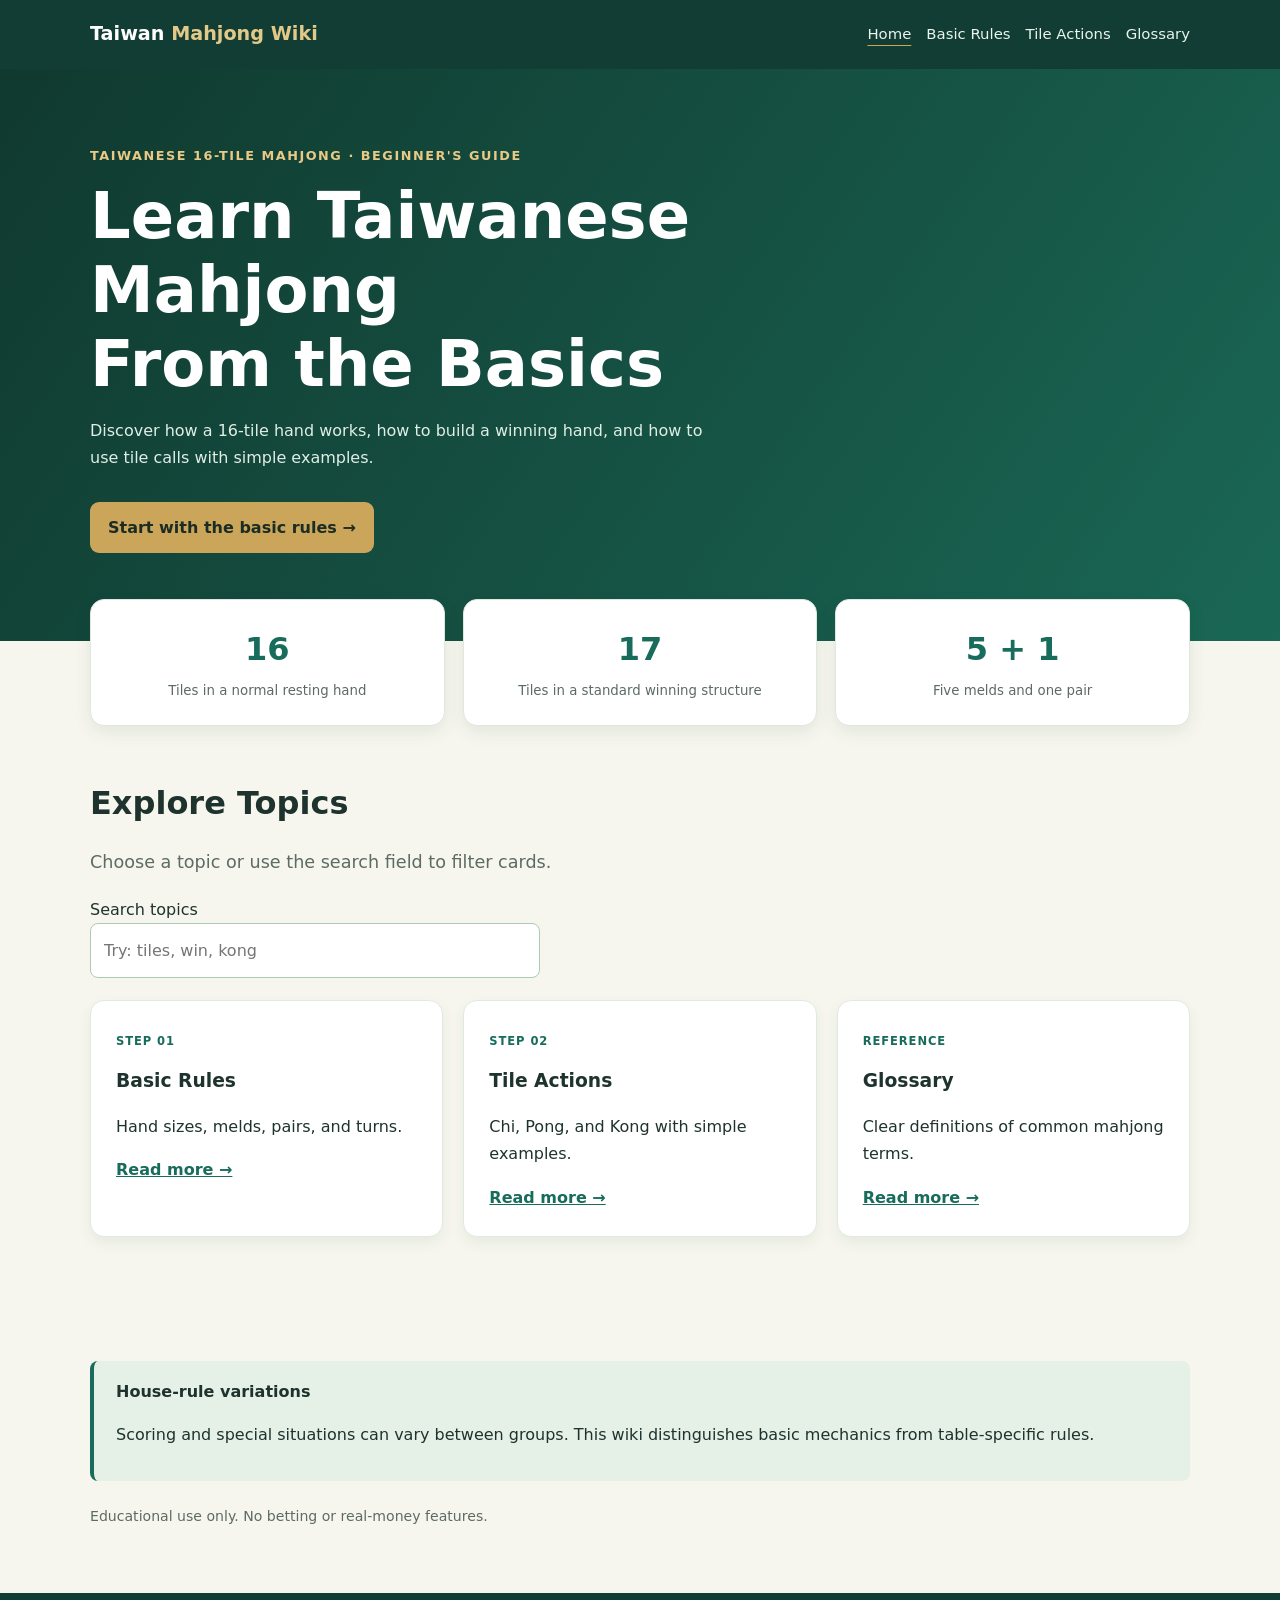
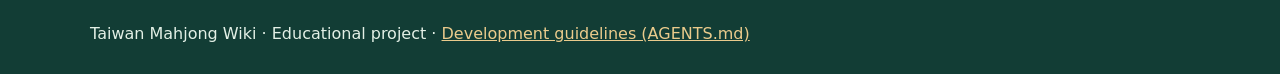
==== index.html @ a94b57ef "Add English-only Taiwan Mahjong Wiki: index.html" ====
<!doctype html><html lang="en"><head><meta charset="utf-8"><meta name="viewport" content="width=device-width,initial-scale=1"><meta name="description" content="A beginner-friendly English guide to Taiwanese 16-tile mahjong."><title>Home | Taiwan Mahjong Wiki</title><link rel="stylesheet" href="assets/style.css"><script defer src="assets/script.js"></script></head><body><header class="site-header"><div class="container header-inner"><a class="brand" href="index.html">Taiwan <span>Mahjong Wiki</span></a><nav class="nav" aria-label="Main navigation"><a href="index.html" aria-current="page">Home</a><a href="pages/basic-rules.html">Basic Rules</a><a href="pages/actions.html">Tile Actions</a><a href="pages/glossary.html">Glossary</a></nav></div></header><main><section class="hero"><div class="container"><div class="eyebrow">Taiwanese 16-Tile Mahjong · Beginner's Guide</div><h1>Learn Taiwanese Mahjong<br>From the Basics</h1><p>Discover how a 16-tile hand works, how to build a winning hand, and how to use tile calls with simple examples.</p><a class="btn" href="pages/basic-rules.html">Start with the basic rules →</a></div></section><div class="container"><section class="stats" aria-label="Key facts"><div class="stat"><strong>16</strong><small>Tiles in a normal resting hand</small></div><div class="stat"><strong>17</strong><small>Tiles in a standard winning structure</small></div><div class="stat"><strong>5 + 1</strong><small>Five melds and one pair</small></div></section></div><section class="container section"><h2 class="section-title">Explore Topics</h2><p class="lead">Choose a topic or use the search field to filter cards.</p><label for="topic-search">Search topics</label><input class="search" id="topic-search" data-topic-search type="search" placeholder="Try: tiles, win, kong"><div class="cards" style="margin-top:22px"><article class="card" data-topic-card><span class="chip">STEP 01</span><h3>Basic Rules</h3><p>Hand sizes, melds, pairs, and turns.</p><a href="pages/basic-rules.html">Read more →</a></article><article class="card" data-topic-card><span class="chip">STEP 02</span><h3>Tile Actions</h3><p>Chi, Pong, and Kong with simple examples.</p><a href="pages/actions.html">Read more →</a></article><article class="card" data-topic-card><span class="chip">REFERENCE</span><h3>Glossary</h3><p>Clear definitions of common mahjong terms.</p><a href="pages/glossary.html">Read more →</a></article></div><p class="empty-state" data-search-empty>No matching topics found.</p></section><section class="container section"><div class="notice"><strong>House-rule variations</strong><p>Scoring and special situations can vary between groups. This wiki distinguishes basic mechanics from table-specific rules.</p></div><p class="tagline">Educational use only. No betting or real-money features.</p></section></main><footer class="site-footer"><div class="container">Taiwan Mahjong Wiki · Educational project · <a href="AGENTS.md">Development guidelines (AGENTS.md)</a></div></footer></body></html>
---- assets/style.css ----
:root{--dark:#123d35;--green:#186c5b;--cream:#f6f6ee;--gold:#cba65a;--ink:#1e332d;--muted:#5c6b64}*{box-sizing:border-box}html{scroll-behavior:smooth}body{margin:0;background:var(--cream);color:var(--ink);font:16px/1.7 system-ui,-apple-system,"Segoe UI",sans-serif}a{color:var(--green)}a:focus-visible,input:focus-visible{outline:3px solid var(--gold);outline-offset:3px}.container{width:min(1100px,92%);margin-inline:auto}.site-header{background:var(--dark);color:white}.header-inner{display:flex;align-items:center;justify-content:space-between;gap:1rem;flex-wrap:wrap;padding:18px 0}.brand{font-weight:900;font-size:1.2rem;color:white;text-decoration:none}.brand span{color:#e3c988}.nav{display:flex;gap:15px;flex-wrap:wrap}.nav a{color:#eaf4ed;text-decoration:none;font-size:.93rem}.nav a[aria-current=page],.nav a:hover{text-decoration:underline;text-decoration-color:var(--gold);text-underline-offset:6px}.hero{background:linear-gradient(125deg,#10392f,#1a6755);color:white;padding:76px 0 88px}.hero h1{font-size:clamp(2.3rem,5vw,4.1rem);line-height:1.15;max-width:740px;margin:14px 0}.hero p{max-width:630px;color:#e0eee6}.eyebrow{text-transform:uppercase;letter-spacing:.12em;color:#e8c986;font-size:.8rem;font-weight:800}.btn{display:inline-block;background:var(--gold);color:#1b2c24;border-radius:9px;padding:12px 18px;text-decoration:none;font-weight:800;margin-top:14px}.stats{display:grid;grid-template-columns:repeat(3,1fr);gap:18px;margin-top:-42px;position:relative}.stat{background:white;border:1px solid #e0e7df;border-radius:14px;box-shadow:0 6px 18px #0b372015;padding:22px;text-align:center}.stat strong{display:block;font-size:2rem;color:var(--green)}.stat small{color:var(--muted)}.section{padding:50px 0}.section-title{font-size:2rem;margin:0}.lead{font-size:1.1rem;color:var(--muted);max-width:780px}.search{display:block;width:min(450px,100%);padding:13px;border:1px solid #afc9b9;border-radius:8px;font:inherit}.cards{display:grid;grid-template-columns:repeat(3,1fr);gap:20px}.card{background:white;padding:25px;border:1px solid #dfebe0;border-radius:14px;box-shadow:0 6px 14px #163c2410}.card h3{margin:12px 0 6px}.chip{font-size:.72rem;letter-spacing:.08em;font-weight:800;color:var(--green)}.card a{font-weight:750}.empty-state{display:none}.notice{background:#e5f0e7;border-left:4px solid var(--green);padding:17px 22px;border-radius:8px;margin:24px 0}.notice.warning{background:#fff3d9;border-color:#bb8b2a}.tagline{font-size:.88rem;color:var(--muted)}.breadcrumb{margin-top:28px;font-size:.9rem}.article{max-width:890px;padding:28px 0 76px}.article h1{font-size:clamp(2rem,4vw,3rem);line-height:1.2}.article h2{margin-top:34px;border-bottom:1px solid #d4dfd3;padding-bottom:8px}.example{background:white;padding:22px;border-radius:12px;border:1px solid #d9e5d8;margin:18px 0}.tiles{display:flex;flex-wrap:wrap;gap:7px;margin:12px 0}.tile{display:inline-block;border:2px solid #adc6b2;border-bottom-width:4px;background:#fffefa;border-radius:7px;padding:6px 10px;min-width:58px;text-align:center;font-size:.86rem;font-weight:700}.source-list li{margin:9px 0}.next{display:flex;justify-content:space-between;flex-wrap:wrap;gap:12px;border-top:1px solid #d4dfd3;margin-top:35px;padding-top:20px;font-weight:750}.table-wrap{overflow-x:auto}table{border-collapse:collapse;width:100%;background:white}th,td{padding:12px;text-align:left;border:1px solid #dce6dc}th{background:#e7f0e9}.site-footer{background:var(--dark);color:#e3f0e6;padding:27px 0}.site-footer a{color:#eacb8c}[hidden]{display:none!important}@media(max-width:700px){.header-inner{align-items:flex-start}.nav{gap:9px}.hero{padding:46px 0 74px}.stats{grid-template-columns:1fr;gap:10px;margin-top:-30px}.cards{grid-template-columns:1fr}.section{padding:32px 0}.article{padding-bottom:45px}}
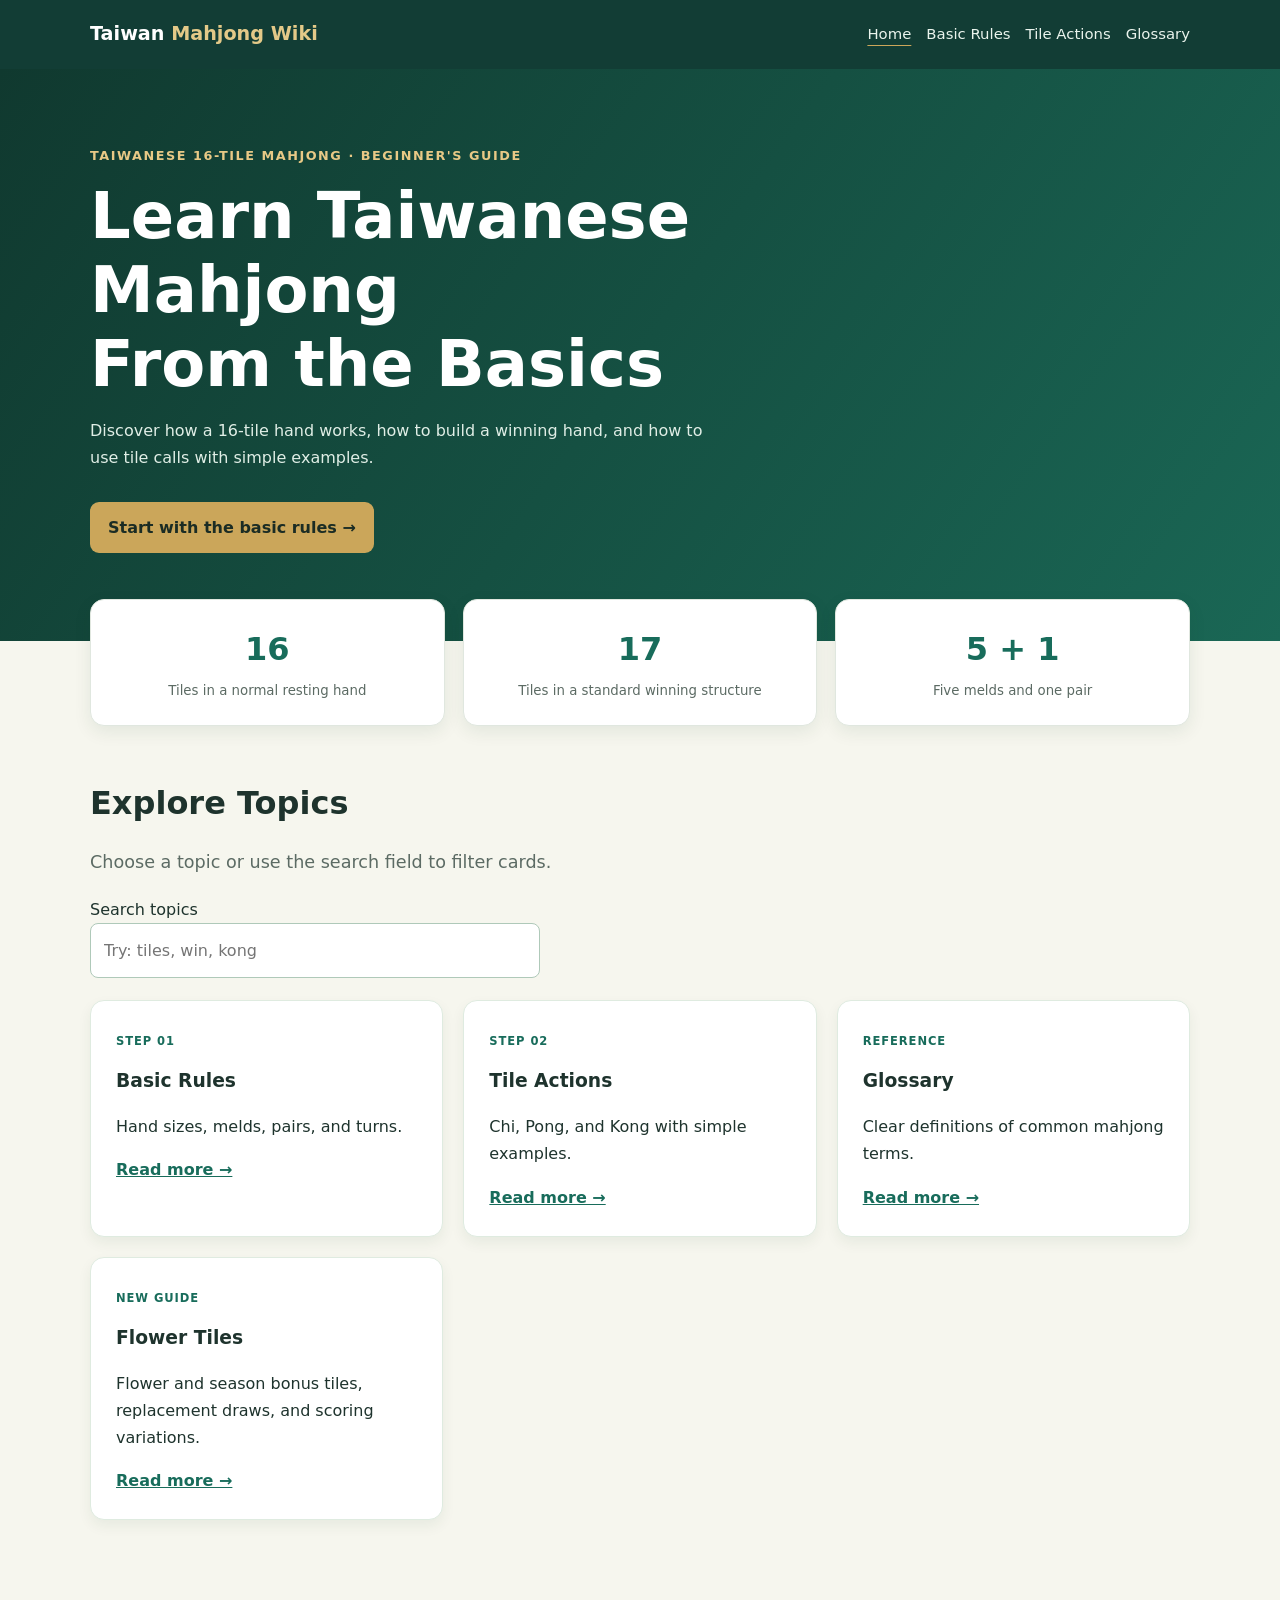
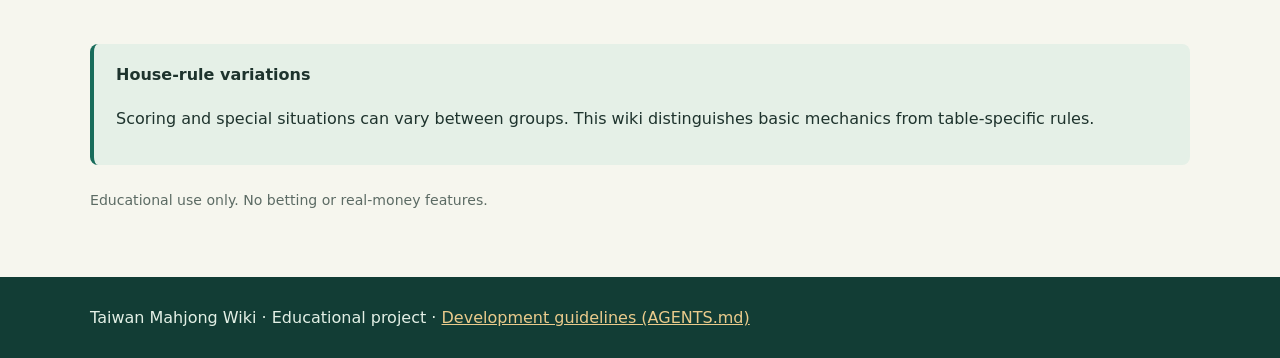
==== commit 1a1505ee: "Link flower tiles guide from homepage topic directory" ====
--- a/index.html
+++ b/index.html
@@ -1 +1 @@
-<!doctype html><html lang="en"><head><meta charset="utf-8"><meta name="viewport" content="width=device-width,initial-scale=1"><meta name="description" content="A beginner-friendly English guide to Taiwanese 16-tile mahjong."><title>Home | Taiwan Mahjong Wiki</title><link rel="stylesheet" href="assets/style.css"><script defer src="assets/script.js"></script></head><body><header class="site-header"><div class="container header-inner"><a class="brand" href="index.html">Taiwan <span>Mahjong Wiki</span></a><nav class="nav" aria-label="Main navigation"><a href="index.html" aria-current="page">Home</a><a href="pages/basic-rules.html">Basic Rules</a><a href="pages/actions.html">Tile Actions</a><a href="pages/glossary.html">Glossary</a></nav></div></header><main><section class="hero"><div class="container"><div class="eyebrow">Taiwanese 16-Tile Mahjong · Beginner's Guide</div><h1>Learn Taiwanese Mahjong<br>From the Basics</h1><p>Discover how a 16-tile hand works, how to build a winning hand, and how to use tile calls with simple examples.</p><a class="btn" href="pages/basic-rules.html">Start with the basic rules →</a></div></section><div class="container"><section class="stats" aria-label="Key facts"><div class="stat"><strong>16</strong><small>Tiles in a normal resting hand</small></div><div class="stat"><strong>17</strong><small>Tiles in a standard winning structure</small></div><div class="stat"><strong>5 + 1</strong><small>Five melds and one pair</small></div></section></div><section class="container section"><h2 class="section-title">Explore Topics</h2><p class="lead">Choose a topic or use the search field to filter cards.</p><label for="topic-search">Search topics</label><input class="search" id="topic-search" data-topic-search type="search" placeholder="Try: tiles, win, kong"><div class="cards" style="margin-top:22px"><article class="card" data-topic-card><span class="chip">STEP 01</span><h3>Basic Rules</h3><p>Hand sizes, melds, pairs, and turns.</p><a href="pages/basic-rules.html">Read more →</a></article><article class="card" data-topic-card><span class="chip">STEP 02</span><h3>Tile Actions</h3><p>Chi, Pong, and Kong with simple examples.</p><a href="pages/actions.html">Read more →</a></article><article class="card" data-topic-card><span class="chip">REFERENCE</span><h3>Glossary</h3><p>Clear definitions of common mahjong terms.</p><a href="pages/glossary.html">Read more →</a></article></div><p class="empty-state" data-search-empty>No matching topics found.</p></section><section class="container section"><div class="notice"><strong>House-rule variations</strong><p>Scoring and special situations can vary between groups. This wiki distinguishes basic mechanics from table-specific rules.</p></div><p class="tagline">Educational use only. No betting or real-money features.</p></section></main><footer class="site-footer"><div class="container">Taiwan Mahjong Wiki · Educational project · <a href="AGENTS.md">Development guidelines (AGENTS.md)</a></div></footer></body></html>+<!doctype html><html lang="en"><head><meta charset="utf-8"><meta name="viewport" content="width=device-width,initial-scale=1"><meta name="description" content="A beginner-friendly English guide to Taiwanese 16-tile mahjong."><title>Home | Taiwan Mahjong Wiki</title><link rel="stylesheet" href="assets/style.css"><script defer src="assets/script.js"></script></head><body><header class="site-header"><div class="container header-inner"><a class="brand" href="index.html">Taiwan <span>Mahjong Wiki</span></a><nav class="nav" aria-label="Main navigation"><a href="index.html" aria-current="page">Home</a><a href="pages/basic-rules.html">Basic Rules</a><a href="pages/actions.html">Tile Actions</a><a href="pages/glossary.html">Glossary</a></nav></div></header><main><section class="hero"><div class="container"><div class="eyebrow">Taiwanese 16-Tile Mahjong · Beginner's Guide</div><h1>Learn Taiwanese Mahjong<br>From the Basics</h1><p>Discover how a 16-tile hand works, how to build a winning hand, and how to use tile calls with simple examples.</p><a class="btn" href="pages/basic-rules.html">Start with the basic rules →</a></div></section><div class="container"><section class="stats" aria-label="Key facts"><div class="stat"><strong>16</strong><small>Tiles in a normal resting hand</small></div><div class="stat"><strong>17</strong><small>Tiles in a standard winning structure</small></div><div class="stat"><strong>5 + 1</strong><small>Five melds and one pair</small></div></section></div><section class="container section"><h2 class="section-title">Explore Topics</h2><p class="lead">Choose a topic or use the search field to filter cards.</p><label for="topic-search">Search topics</label><input class="search" id="topic-search" data-topic-search type="search" placeholder="Try: tiles, win, kong"><div class="cards" style="margin-top:22px"><article class="card" data-topic-card><span class="chip">STEP 01</span><h3>Basic Rules</h3><p>Hand sizes, melds, pairs, and turns.</p><a href="pages/basic-rules.html">Read more →</a></article><article class="card" data-topic-card><span class="chip">STEP 02</span><h3>Tile Actions</h3><p>Chi, Pong, and Kong with simple examples.</p><a href="pages/actions.html">Read more →</a></article><article class="card" data-topic-card><span class="chip">REFERENCE</span><h3>Glossary</h3><p>Clear definitions of common mahjong terms.</p><a href="pages/glossary.html">Read more →</a></article><article class="card" data-topic-card><span class="chip">NEW GUIDE</span><h3>Flower Tiles</h3><p>Flower and season bonus tiles, replacement draws, and scoring variations.</p><a href="pages/flower-tiles.html">Read more →</a></article></div><p class="empty-state" data-search-empty>No matching topics found.</p></section><section class="container section"><div class="notice"><strong>House-rule variations</strong><p>Scoring and special situations can vary between groups. This wiki distinguishes basic mechanics from table-specific rules.</p></div><p class="tagline">Educational use only. No betting or real-money features.</p></section></main><footer class="site-footer"><div class="container">Taiwan Mahjong Wiki · Educational project · <a href="AGENTS.md">Development guidelines (AGENTS.md)</a></div></footer></body></html>
